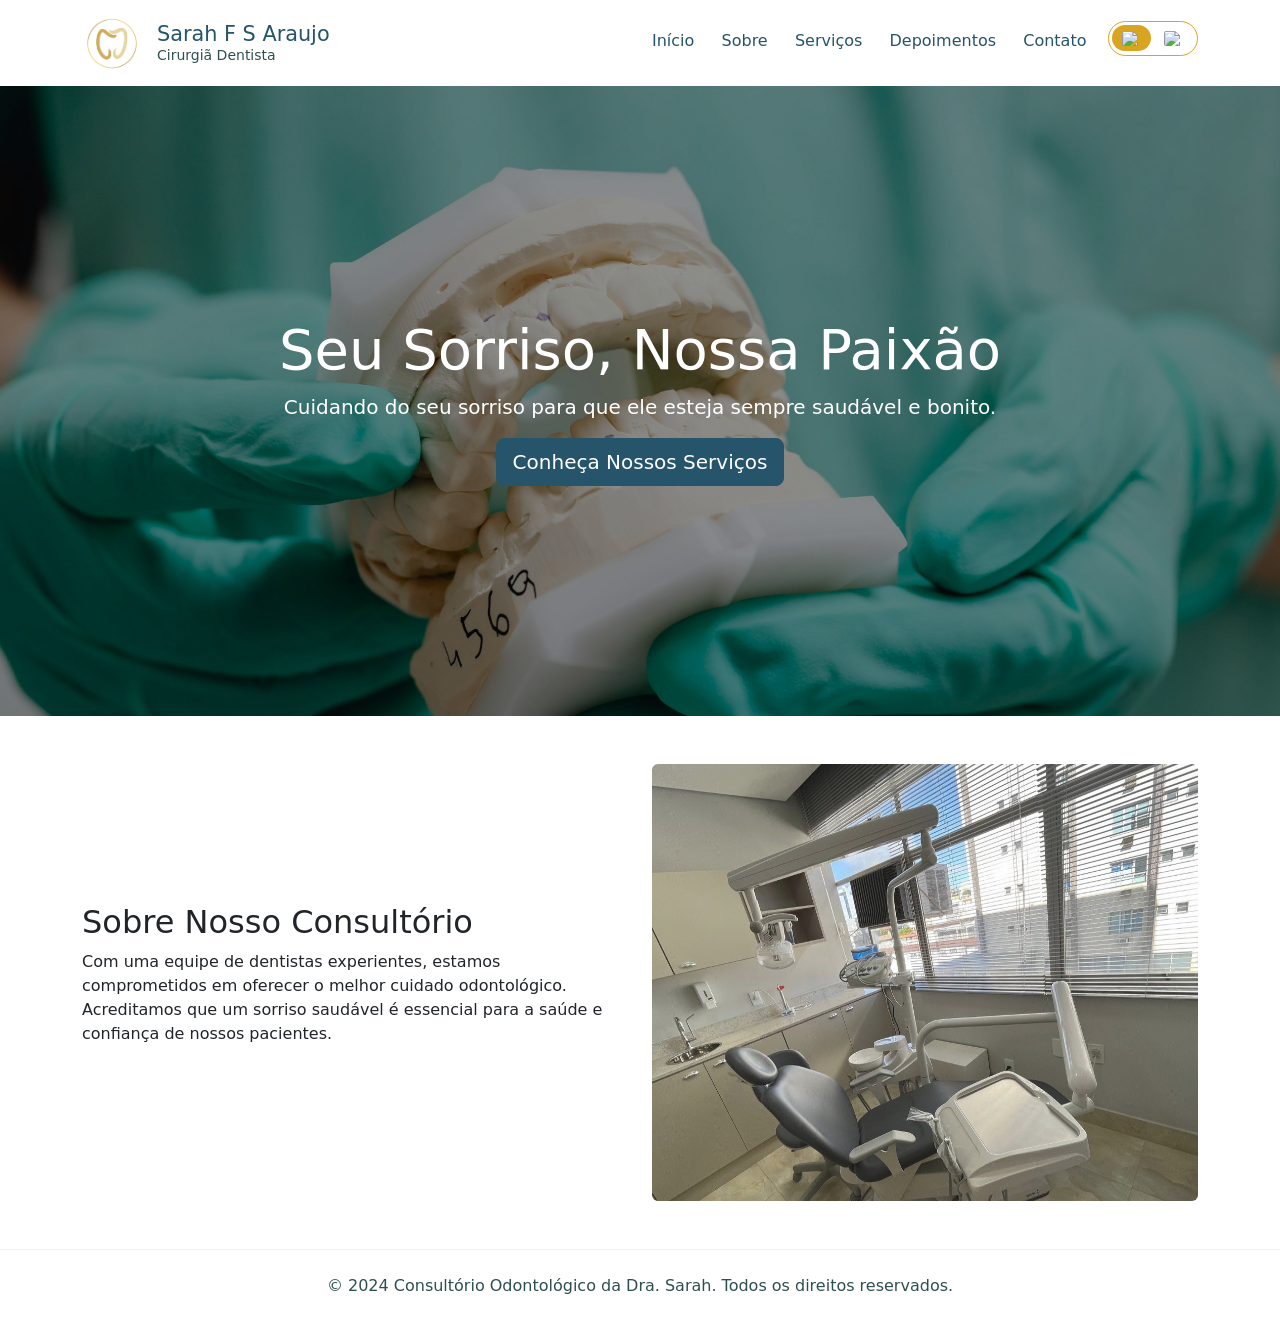
==== index.html @ 894271e1 "Enhance language selector and update content across multiple pages for improved user experience" ====
<!DOCTYPE html>
<html lang="pt-br">

<head>
    <meta charset="UTF-8">
    <link rel="icon" href="images/logo_webpage.png">
    <link rel="canonical" href="https://drasarahfsaraujo.com/" />
    <meta name="keywords"
        content="Dentista em Belo Horizonte, Dra. Sarah Araújo, Consultório Odontológico, tratamentos odontológicos, clareamento dental, odontologia estética, cuidados dentários, odontologia preventiva, tratamentos restauradores, saúde bucal, dentista BH, consultório odontológico BH">
    <meta name="description"
        content="Conheça o Consultório Odontológico da Dra. Sarah Araújo em Belo Horizonte. Especializada em odontologia estética, cuidados preventivos e tratamentos restauradores para garantir a saúde e beleza do seu sorriso. Agende sua consulta agora!">
    <meta name="author" content="Dra. Sarah Araújo">
    <title>Consultório Odontológico da Dra. Sarah</title>
    <link rel="stylesheet" href="css/styles.css">
    <link href="https://fonts.googleapis.com/css2?family=Inter:wght@300;400;500;600;700&display=swap" rel="stylesheet">
    <link href="https://cdn.jsdelivr.net/npm/bootstrap@5.3.3/dist/css/bootstrap.min.css" rel="stylesheet">
    <link rel="stylesheet" href="https://cdnjs.cloudflare.com/ajax/libs/font-awesome/6.5.2/css/all.min.css">
</head>

<body>

    <!-- Barra de Navegação -->
    <header>
        <nav class="navbar navbar-expand-lg navbar-light">
            <div class="container">
                <a class="navbar-brand" href="index.html" style="display: flex; align-items: center;">
                    <img src="images/logo_webpage.png" alt="Consultório Logo"
                        style="height: 60px; width: auto; margin-right: 15px;">
                    <div style="line-height: 1.2;">
                        <div style="font-weight: normal; font-size: 1.3rem; color: #26546B;">Sarah F S Araujo</div>
                        <div style="font-size: 0.875rem; color: #2f4f4f;">Cirurgiã Dentista</div>
                    </div>
                </a>
                <button class="navbar-toggler" type="button" data-bs-toggle="collapse" data-bs-target="#navbarNav">
                    <span class="navbar-toggler-icon"></span>
                </button>
                <div class="collapse navbar-collapse" id="navbarNav">
                    <ul class="navbar-nav ms-auto">
                        <li class="nav-item"><a data-en="Home" class="nav-link" href="index.html">Início</a></li>
                        <li class="nav-item"><a data-en="About" class="nav-link" href="about.html">Sobre</a></li>
                        <li class="nav-item"><a data-en="Services" class="nav-link" href="services.html">Serviços</a></li>
                        <li class="nav-item"><a data-en="Testimonials" class="nav-link" href="testimonials.html">Depoimentos</a></li>
                        <li class="nav-item"><a data-en="Contact" class="nav-link" href="contact.html">Contato</a></li>
                        <li class="nav-item ms-2">
                            <div id="lang-toggle" class="lang-toggle" role="group" aria-label="Language selector">
                                <button type="button" class="lang-option" data-lang="pt"><img src="https://flagcdn.com/w20/br.png" alt="Português"></button>
                                <button type="button" class="lang-option" data-lang="en"><img src="https://flagcdn.com/w20/us.png" alt="English"></button>
                            </div>
                        </li>
                    </ul>
                </div>
            </div>
        </nav>
    </header>


    <!-- Seção de Apresentação -->
    <section id="home" class="hero">
        <div class="slides">
            <img src="images/banner/pexels-karola-g-6627356.jpg" alt="Banner 1">
            <img src="images/banner/pexels-karola-g-6627526.jpg" alt="Banner 2">
            <img src="images/banner/pexels-shvetsa-4586711.jpg" alt="Banner 3">
            <img src="images/banner/pexels-karola-g-6627356.jpg" alt="Banner 1">
        </div>
        <div class="overlay"></div>
        <div class="container text-center text-white d-flex align-items-center h-100">
            <div class="w-100">
                <h1 data-en="Your Smile, Our Passion" class="display-4">Seu Sorriso, Nossa Paixão</h1>
                <p data-en="Taking care of your smile so it's always healthy and beautiful." class="lead">Cuidando do seu sorriso para que ele esteja sempre saudável e bonito.</p>
                <a data-en="Meet Our Services" href="services.html" class="btn btn-primary btn-lg">Conheça Nossos Serviços</a>
            </div>
        </div>
    </section>

    <!-- Seção Sobre Nós -->
    <section class="container py-5">
        <div class="row align-items-center">
            <div class="col-md-6">
                <h2 data-en="About Our Office">Sobre Nosso Consultório</h2>
                <p data-en="With a team of experienced dentists, we are committed to offering the best dental care. We believe that a healthy smile is essential for the health and confidence of our patients." class="text-justify">Com uma equipe de dentistas experientes, estamos comprometidos em oferecer o
                    melhor cuidado odontológico. Acreditamos que um sorriso saudável é essencial para a saúde e
                    confiança de nossos pacientes.</p>
            </div>
            <div class="col-md-6">
                <img data-en="Our Office" src="images/consultorio.jpg" class="img-fluid rounded" alt="Nosso Consultório">
            </div>
        </div>
    </section>


    <!-- Rodapé -->
    <footer class="footer text-white py-4">
        <div class="container text-center">
            <p data-en="&copy; 2024 Consultório Odontológico da Dra. Sarah. All rights reserved.">&copy; 2024 Consultório Odontológico da Dra. Sarah. Todos os direitos reservados.</p>
        </div>
    </footer>

    <script src="js/script.js"></script>
    <script src="https://cdn.jsdelivr.net/npm/bootstrap@5.3.3/dist/js/bootstrap.bundle.min.js"></script>
</body>

</html>
---- css/styles.css ----
/* Custom Styles for Clínica Odontológica da Dra. Sarah */

/* Navbar Customization */
.header {
    background-color: #ffffff;
    /* White background for header */
}

.navbar {
    background-color: #ffffff !important;
    /* White background for navbar */
}

/* Navbar Text Color - Navy Blue */
.navbar-brand,
.navbar-nav .nav-link {
    color: #26546B !important;
    transition: color 0.3s ease;
}

.navbar-nav .nav-link {
    padding-left: 0.85rem !important;
    padding-right: 0.85rem !important;
}

.lang-toggle {
    display: inline-flex;
    align-items: center;
    gap: 0.2rem;
    padding: 0.2rem;
    border: 1px solid #D9A520;
    border-radius: 999px;
    background-color: #ffffff;
}

.lang-option {
    border: none;
    background: transparent;
    color: #26546B;
    border-radius: 999px;
    padding: 0.35rem 0.6rem;
    font-size: 0.85rem;
    line-height: 1;
    transition: background-color 0.3s ease, color 0.3s ease;
}

.lang-option img {
    display: block;
    width: 20px;
    height: 15px;
    border-radius: 2px;
}

.lang-option.active {
    background-color: #D9A520;
    color: #ffffff;
}

.navbar-brand:hover,
.navbar-nav .nav-link:hover {
    color: #D9A520 !important;
}

/* Button Color Customization */
.btn-primary {
    background-color: #26546B !important;
    /* Dark blue color */
    border-color: #26546B !important;
    transition: all 0.3s ease;
}

.btn-primary:hover {
    background-color: #D9A520 !important;
    /* Gold on hover */
    border-color: #D9A520 !important;
    transform: translateY(-1px);
}

/* Outline button for accents */
.btn-outline-success {
    border-color: #2E8B57 !important;
    color: #2E8B57 !important;
}

.btn-outline-success:hover {
    background-color: #2E8B57 !important;
    border-color: #2E8B57 !important;
}

/* Footer Background and Text Color */
.footer {
    background-color: #ffffff !important;
    color: #2f4f4f;
    /* Dark slate gray text on white background */
    border-top: 1px solid #f0f0f0;
}

.footer p {
    color: #2f4f4f !important;
    /* Ensures paragraph text in footer is dark slate gray */
}

/* General Modern Enhancements */
body {
    font-family: 'Inter', sans-serif;
    line-height: 1.6;
}

.jumbotron {
    background: linear-gradient(135deg, #f8f9fa 0%, #e9ecef 100%);
    border-radius: 0;
}

.hero {
    height: 70vh;
    position: relative;
    overflow: hidden;
}

.slides {
    display: flex;
    width: 400%;
    animation: slide 12s infinite ease-in-out;
    z-index: 0;
    position: absolute;
    top: 0;
    left: 0;
    height: 100%;
}

.slides img {
    width: 25%;
    height: 70vh;
    object-fit: cover;
}

@keyframes slide {
    0% { transform: translateX(0); }
    25% { transform: translateX(0); }
    30% { transform: translateX(-25%); }
    55% { transform: translateX(-25%); }
    60% { transform: translateX(-50%); }
    85% { transform: translateX(-50%); }
    90% { transform: translateX(-75%); }
    100% { transform: translateX(-75%); }
}

.overlay {
    position: absolute;
    top: 0;
    left: 0;
    right: 0;
    bottom: 0;
    background: rgba(0, 0, 0, 0.4);
    z-index: 1;
}

.hero .container {
    position: relative;
    z-index: 2;
    height: 100%;
}

.card {
    border: none;
    box-shadow: 0 4px 6px rgba(0,0,0,0.1);
    transition: transform 0.3s ease, box-shadow 0.3s ease;
}

.card:hover {
    transform: translateY(-5px);
    box-shadow: 0 8px 15px rgba(0,0,0,0.15);
}

.section-padding {
    padding: 80px 0;
}

.page-banner {
    background-color: #f8f9fa !important;
    color: #2f4f4f;
}

.page-banner .lead,
.page-banner .display-4,
.page-banner h1,
.page-banner h2,
.page-banner h3,
.page-banner p {
    color: #2f4f4f;
}

.hours-highlight {
    color: #000000 !important;
    font-weight: 700;
}

.banner-note {
    color: #000000 !important;
}

.text-primary {
    color: #2f4f4f !important;
}

/* Override Bootstrap bg-primary */
.bg-primary {
    background-color: #2f4f4f !important;
}

/* Custom CTA section */
.cta-section {
    background-color: #26546B !important;
}

/* Service titles */
.service-title {
    color: #2f4f4f !important;
}

/* Responsive adjustments */
@media (max-width: 768px) {
    .jumbotron h1 {
        font-size: 2.5rem;
    }
    
    .section-padding {
        padding: 60px 0;
    }
}
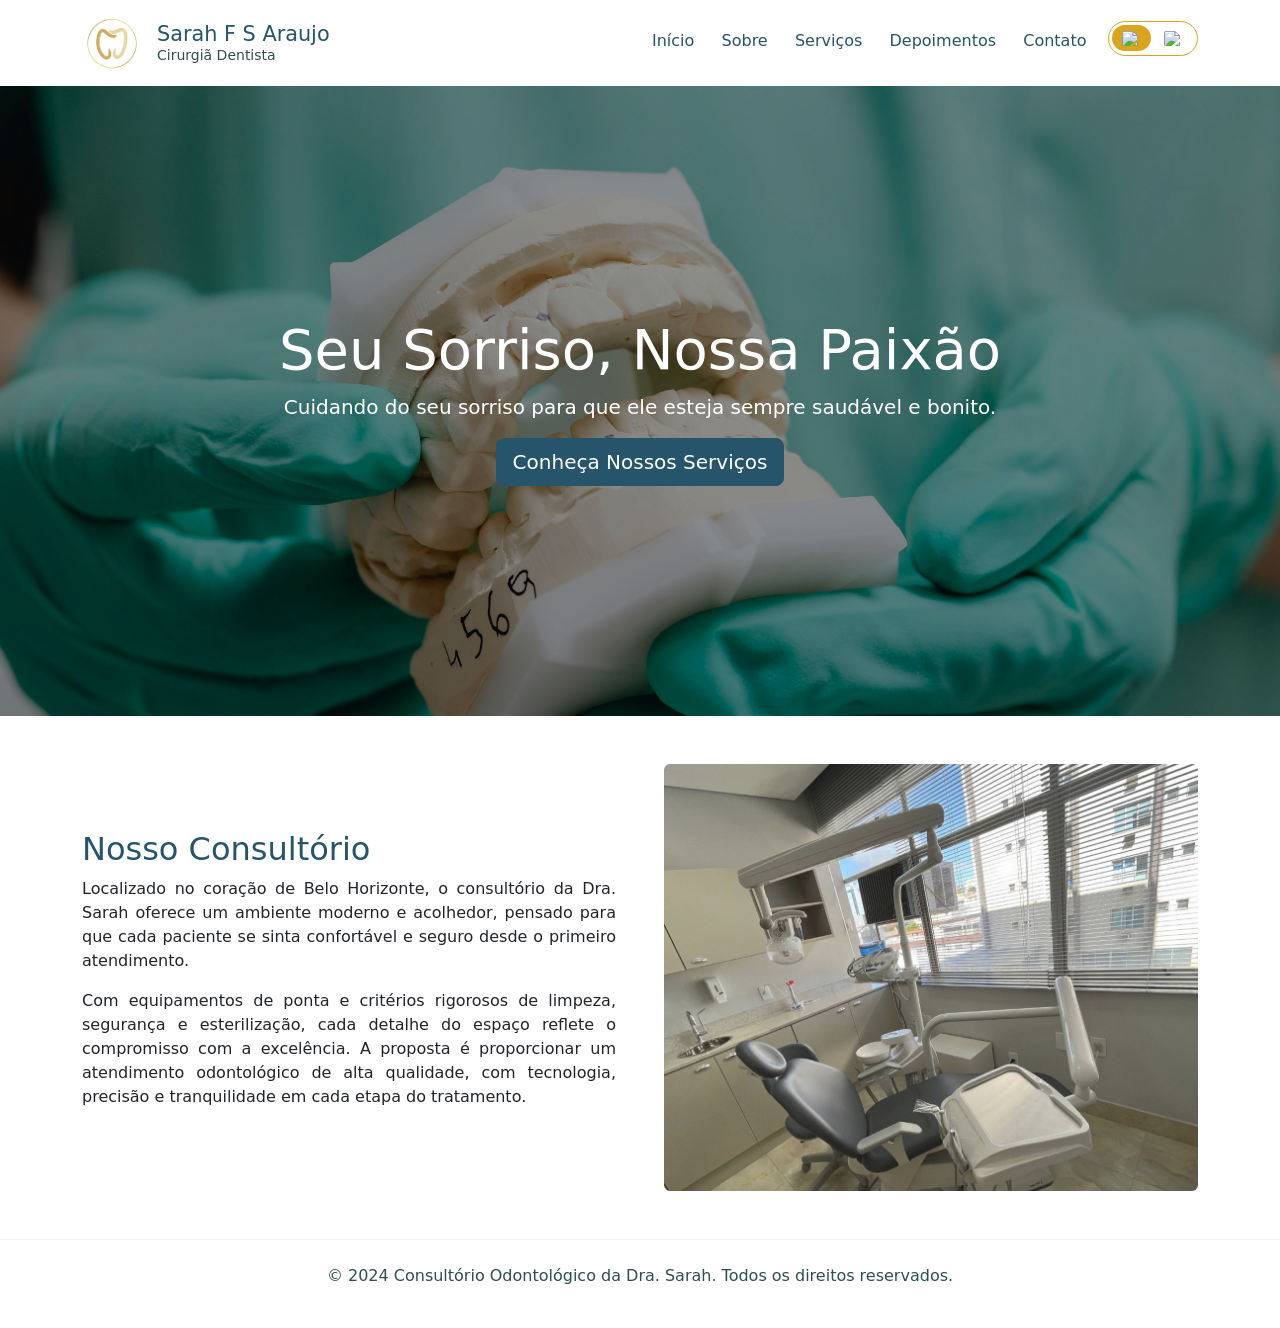
==== commit 41995ac1: "Refactor code structure for improved readability and maintainability" ====
--- a/index.html
+++ b/index.html
@@ -3,7 +3,7 @@
 
 <head>
     <meta charset="UTF-8">
-    <link rel="icon" href="images/logo_webpage.png">
+    <link rel="icon" href="images/logo/logo_webpage.png">
     <link rel="canonical" href="https://drasarahfsaraujo.com/" />
     <meta name="keywords"
         content="Dentista em Belo Horizonte, Dra. Sarah Araújo, Consultório Odontológico, tratamentos odontológicos, clareamento dental, odontologia estética, cuidados dentários, odontologia preventiva, tratamentos restauradores, saúde bucal, dentista BH, consultório odontológico BH">
@@ -24,7 +24,7 @@
         <nav class="navbar navbar-expand-lg navbar-light">
             <div class="container">
                 <a class="navbar-brand" href="index.html" style="display: flex; align-items: center;">
-                    <img src="images/logo_webpage.png" alt="Consultório Logo"
+                    <img src="images/logo/logo_webpage.png" alt="Consultório Logo"
                         style="height: 60px; width: auto; margin-right: 15px;">
                     <div style="line-height: 1.2;">
                         <div style="font-weight: normal; font-size: 1.3rem; color: #26546B;">Sarah F S Araujo</div>
@@ -53,7 +53,6 @@
         </nav>
     </header>
 
-
     <!-- Seção de Apresentação -->
     <section id="home" class="hero">
         <div class="slides">
@@ -74,19 +73,17 @@
 
     <!-- Seção Sobre Nós -->
     <section class="container py-5">
-        <div class="row align-items-center">
+        <div class="row align-items-center gx-5">
             <div class="col-md-6">
-                <h2 data-en="About Our Office">Sobre Nosso Consultório</h2>
-                <p data-en="With a team of experienced dentists, we are committed to offering the best dental care. We believe that a healthy smile is essential for the health and confidence of our patients." class="text-justify">Com uma equipe de dentistas experientes, estamos comprometidos em oferecer o
-                    melhor cuidado odontológico. Acreditamos que um sorriso saudável é essencial para a saúde e
-                    confiança de nossos pacientes.</p>
+                <h2 data-en="Our Office" style="color: #26546B;">Nosso Consultório</h2>
+                <p data-en="Located in the heart of Belo Horizonte, Dr. Sarah's office offers a modern and welcoming environment, designed to make every patient feel comfortable and confident from the very first visit." class="text-justify">Localizado no coração de Belo Horizonte, o consultório da Dra. Sarah oferece um ambiente moderno e acolhedor, pensado para que cada paciente se sinta confortável e seguro desde o primeiro atendimento.</p>
+                <p data-en="With cutting-edge equipment and strict cleaning, safety and sterilization standards, every detail of the office reflects a commitment to excellence. The goal is to deliver high-quality dental care with technology, precision and peace of mind in every stage of treatment." class="text-justify">Com equipamentos de ponta e critérios rigorosos de limpeza, segurança e esterilização, cada detalhe do espaço reflete o compromisso com a excelência. A proposta é proporcionar um atendimento odontológico de alta qualidade, com tecnologia, precisão e tranquilidade em cada etapa do tratamento.</p>
             </div>
             <div class="col-md-6">
                 <img data-en="Our Office" src="images/consultorio.jpg" class="img-fluid rounded" alt="Nosso Consultório">
             </div>
         </div>
     </section>
-
 
     <!-- Rodapé -->
     <footer class="footer text-white py-4">
--- a/css/styles.css
+++ b/css/styles.css
@@ -106,6 +106,10 @@
     line-height: 1.6;
 }
 
+.text-justify {
+    text-align: justify;
+}
+
 .jumbotron {
     background: linear-gradient(135deg, #f8f9fa 0%, #e9ecef 100%);
     border-radius: 0;
@@ -218,6 +222,26 @@
     color: #2f4f4f !important;
 }
 
+.testimonial-card .card-body {
+    display: flex;
+    flex-direction: column;
+    justify-content: center;
+    text-align: center;
+    height: 100%;
+    padding: 2rem 1.5rem;
+}
+
+.testimonial-card .card-text {
+    flex-grow: 1;
+    margin-bottom: 1.25rem;
+}
+
+.testimonial-card cite {
+    font-style: normal;
+    font-weight: 600;
+    color: #26546B;
+}
+
 /* Responsive adjustments */
 @media (max-width: 768px) {
     .jumbotron h1 {
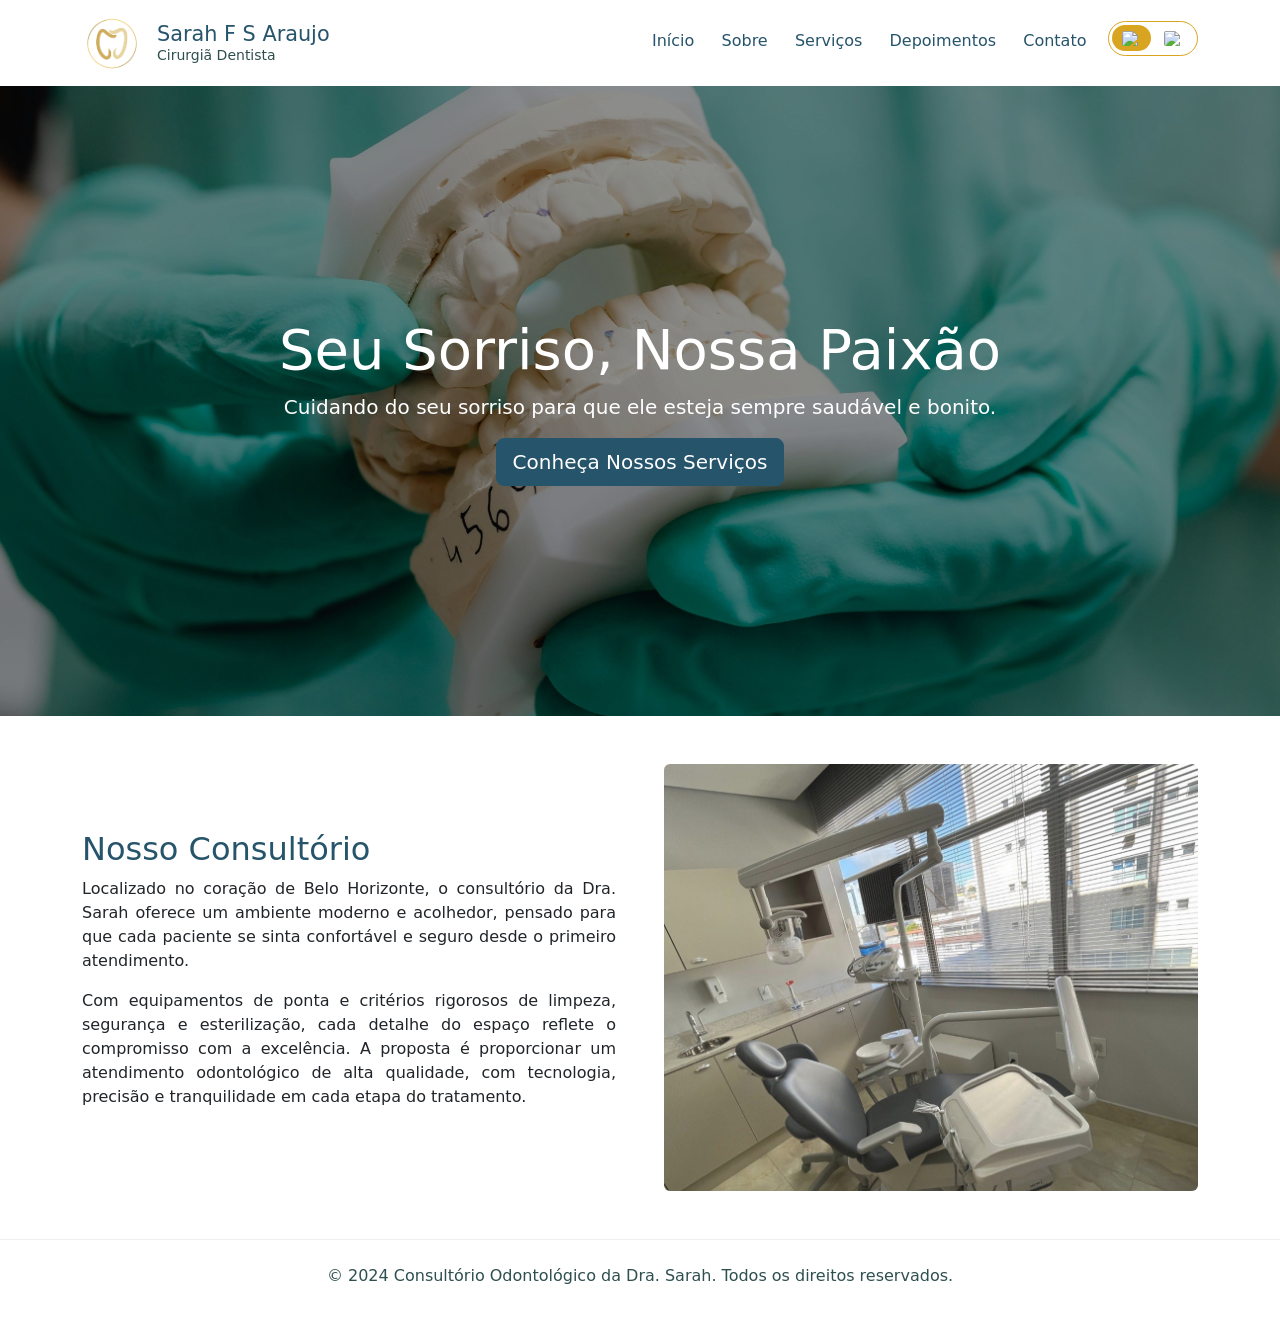
==== commit dc3d0c0d: "Add viewport meta tag to all HTML files for improved responsiveness - Smartphone" ====
--- a/index.html
+++ b/index.html
@@ -3,6 +3,7 @@
 
 <head>
     <meta charset="UTF-8">
+    <meta name="viewport" content="width=device-width, initial-scale=1">
     <link rel="icon" href="images/logo/logo_webpage.png">
     <link rel="canonical" href="https://drasarahfsaraujo.com/" />
     <meta name="keywords"
--- a/css/styles.css
+++ b/css/styles.css
@@ -85,6 +85,7 @@
 .btn-outline-success:hover {
     background-color: #2E8B57 !important;
     border-color: #2E8B57 !important;
+    color: #ffffff !important;
 }
 
 /* Footer Background and Text Color */
@@ -104,6 +105,7 @@
 body {
     font-family: 'Inter', sans-serif;
     line-height: 1.6;
+    overflow-x: hidden;
 }
 
 .text-justify {
@@ -203,6 +205,10 @@
     color: #000000 !important;
 }
 
+.contact-icon {
+    color: #D9A520 !important;
+}
+
 .text-primary {
     color: #2f4f4f !important;
 }
@@ -220,6 +226,25 @@
 /* Service titles */
 .service-title {
     color: #2f4f4f !important;
+}
+
+.service-image {
+    height: 190px;
+    object-fit: cover;
+}
+
+#services-container .card-body {
+    display: flex;
+    flex-direction: column;
+}
+
+#services-container .card-body .btn {
+    margin-top: auto;
+    align-self: flex-start;
+}
+
+.map-container iframe {
+    display: block;
 }
 
 .testimonial-card .card-body {
@@ -244,11 +269,223 @@
 
 /* Responsive adjustments */
 @media (max-width: 768px) {
+    .navbar {
+        padding-top: 0.65rem !important;
+        padding-bottom: 0.65rem !important;
+    }
+
+    .navbar .container {
+        align-items: center;
+    }
+
+    .navbar-brand {
+        max-width: calc(100% - 58px);
+        margin-right: 0;
+        white-space: normal;
+    }
+
+    .navbar-brand img {
+        height: 46px !important;
+        margin-right: 10px !important;
+    }
+
+    .navbar-brand div div:first-child {
+        font-size: 1.05rem !important;
+    }
+
+    .navbar-brand div div:last-child {
+        font-size: 0.78rem !important;
+    }
+
+    .navbar-collapse {
+        padding-top: 0.75rem;
+    }
+
+    .navbar-nav .nav-link {
+        padding: 0.55rem 0 !important;
+        font-size: 1rem;
+    }
+
+    .navbar-nav .nav-item.ms-2 {
+        margin-left: 0 !important;
+        margin-top: 0.5rem;
+    }
+
+    .lang-toggle {
+        width: max-content;
+    }
+
+    .hero {
+        height: 52vh;
+        min-height: 360px;
+        max-height: 460px;
+    }
+
+    .slides img {
+        height: 52vh;
+        min-height: 360px;
+        max-height: 460px;
+        object-position: center;
+    }
+
+    .hero .display-4 {
+        font-size: clamp(2rem, 10vw, 2.75rem);
+        line-height: 1.12;
+    }
+
+    .hero .lead {
+        max-width: 28rem;
+        margin-left: auto;
+        margin-right: auto;
+        font-size: 1.05rem;
+    }
+
+    .hero .btn-lg,
+    .cta-section .btn-lg {
+        width: 100%;
+        max-width: 22rem;
+        padding: 0.8rem 1rem;
+        white-space: normal;
+    }
+
+    .page-banner {
+        padding-top: 2.25rem !important;
+        padding-bottom: 2.25rem !important;
+    }
+
+    .page-banner .display-4 {
+        font-size: clamp(2rem, 9vw, 2.6rem);
+        line-height: 1.15;
+    }
+
+    .page-banner .lead {
+        font-size: 1.05rem;
+    }
+
     .jumbotron h1 {
         font-size: 2.5rem;
     }
     
     .section-padding {
-        padding: 60px 0;
-    }
-}
+        padding: 42px 0;
+    }
+
+    .container.py-5 {
+        padding-top: 2.5rem !important;
+        padding-bottom: 2.5rem !important;
+    }
+
+    .row.gx-5,
+    .row.align-items-center.gx-5 {
+        --bs-gutter-x: 1.5rem;
+    }
+
+    .text-justify {
+        text-align: left;
+    }
+
+    .container.py-5 .col-md-6:first-child,
+    .section-padding .col-md-7,
+    .section-padding .col-md-6:first-child {
+        margin-bottom: 1.5rem;
+    }
+
+    .container.py-5 img,
+    .section-padding img.img-fluid {
+        width: 100%;
+        max-height: 360px;
+        object-fit: cover;
+        object-position: center;
+    }
+
+    .card {
+        box-shadow: 0 3px 10px rgba(0,0,0,0.08) !important;
+    }
+
+    .card:hover {
+        transform: none;
+    }
+
+    .service-image {
+        height: 170px;
+    }
+
+    .cta-section {
+        padding-top: 2.5rem !important;
+        padding-bottom: 2.5rem !important;
+    }
+
+    .cta-section h2 {
+        font-size: 1.7rem;
+    }
+
+    .cta-section .btn + .btn {
+        margin-top: 0.75rem;
+    }
+
+    .cta-section .btn.me-3 {
+        margin-right: 0 !important;
+    }
+
+    .contact-info p {
+        overflow-wrap: anywhere;
+    }
+
+    .map-container {
+        margin-top: 1.5rem;
+    }
+
+    .map-container iframe {
+        height: 260px;
+    }
+
+    .footer {
+        padding-left: 1rem;
+        padding-right: 1rem;
+    }
+
+    .footer p {
+        margin-bottom: 0;
+        font-size: 0.92rem;
+    }
+}
+
+@media (max-width: 575.98px) {
+    .hero {
+        height: 46vh;
+        min-height: 340px;
+        max-height: 420px;
+    }
+
+    .slides img {
+        height: 46vh;
+        min-height: 340px;
+        max-height: 420px;
+    }
+
+    .overlay {
+        background: rgba(0, 0, 0, 0.5);
+    }
+
+    .service-image {
+        height: 155px;
+    }
+
+    .card-body {
+        padding: 1.1rem;
+    }
+
+    .testimonial-card .card-body {
+        padding: 1.5rem 1.15rem;
+    }
+
+    .btn {
+        white-space: normal;
+    }
+
+    .contact-info + .mt-4 .btn {
+        width: 100%;
+        margin-right: 0 !important;
+        margin-bottom: 0.75rem;
+    }
+}
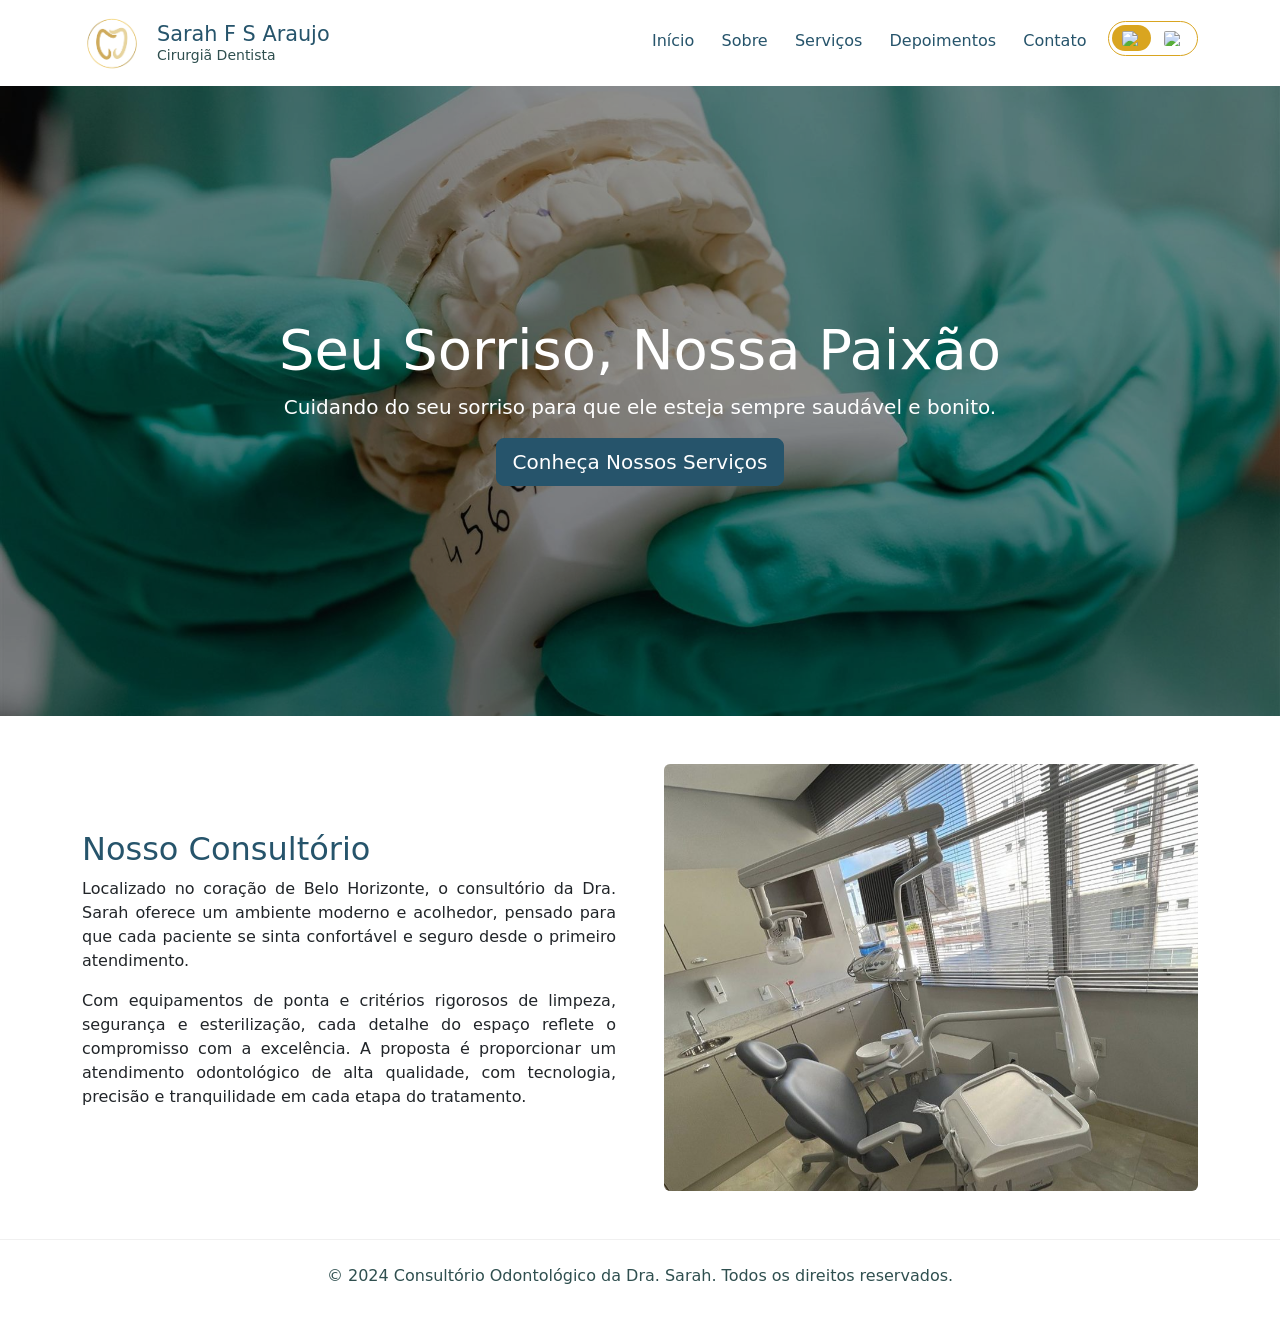
==== commit 1c870d1b: "Refactor code structure for improved readability and maintainability" ====
--- a/index.html
+++ b/index.html
@@ -9,13 +9,78 @@
     <meta name="keywords"
         content="Dentista em Belo Horizonte, Dra. Sarah Araújo, Consultório Odontológico, tratamentos odontológicos, clareamento dental, odontologia estética, cuidados dentários, odontologia preventiva, tratamentos restauradores, saúde bucal, dentista BH, consultório odontológico BH">
     <meta name="description"
-        content="Conheça o Consultório Odontológico da Dra. Sarah Araújo em Belo Horizonte. Especializada em odontologia estética, cuidados preventivos e tratamentos restauradores para garantir a saúde e beleza do seu sorriso. Agende sua consulta agora!">
+        content="Dentista em Belo Horizonte, Dra. Sarah F S Araújo oferece atendimento odontológico com estética, prevenção, restaurações, clareamento e cuidado humanizado.">
     <meta name="author" content="Dra. Sarah Araújo">
-    <title>Consultório Odontológico da Dra. Sarah</title>
+    <title>Dra. Sarah F S Araújo | Consultório Odontológico</title>
+    <meta property="og:type" content="website">
+    <meta property="og:locale" content="pt_BR">
+    <meta property="og:site_name" content="Dra. Sarah F S Araújo">
+    <meta property="og:title" content="Dra. Sarah F S Araújo | Consultório Odontológico">
+    <meta property="og:description" content="Atendimento odontológico em Belo Horizonte com foco em estética, prevenção, restaurações, clareamento e cuidado humanizado.">
+    <meta property="og:url" content="https://drasarahfsaraujo.com/">
+    <meta property="og:image" content="https://drasarahfsaraujo.com/images/consultorio.jpg">
+    <meta property="og:image:alt" content="Consultório odontológico da Dra. Sarah em Belo Horizonte">
+    <meta name="twitter:card" content="summary_large_image">
+    <meta name="twitter:title" content="Dra. Sarah F S Araújo | Consultório Odontológico">
+    <meta name="twitter:description" content="Atendimento odontológico em Belo Horizonte com estética, prevenção, restaurações e clareamento.">
+    <meta name="twitter:image" content="https://drasarahfsaraujo.com/images/consultorio.jpg">
     <link rel="stylesheet" href="css/styles.css">
     <link href="https://fonts.googleapis.com/css2?family=Inter:wght@300;400;500;600;700&display=swap" rel="stylesheet">
     <link href="https://cdn.jsdelivr.net/npm/bootstrap@5.3.3/dist/css/bootstrap.min.css" rel="stylesheet">
     <link rel="stylesheet" href="https://cdnjs.cloudflare.com/ajax/libs/font-awesome/6.5.2/css/all.min.css">
+    <script type="application/ld+json">
+        {
+            "@context": "https://schema.org",
+            "@type": "Dentist",
+            "@id": "https://drasarahfsaraujo.com/#dentist",
+            "name": "Consultorio Odontologico da Dra. Sarah F S Araujo",
+            "url": "https://drasarahfsaraujo.com/",
+            "image": "https://drasarahfsaraujo.com/images/consultorio.jpg",
+            "logo": "https://drasarahfsaraujo.com/images/logo/logo_webpage.png",
+            "description": "Consultorio odontologico em Belo Horizonte com atendimento em odontologia estetica, cuidados preventivos e tratamentos restauradores.",
+            "telephone": "+55-31-8483-2230",
+            "email": "drasarahfsaraujo@gmail.com",
+            "address": {
+                "@type": "PostalAddress",
+                "streetAddress": "Av. Cristiano Machado, 1682, sala 704",
+                "addressLocality": "Belo Horizonte",
+                "addressRegion": "MG",
+                "addressCountry": "BR"
+            },
+            "geo": {
+                "@type": "GeoCoordinates",
+                "latitude": -19.89282138148726,
+                "longitude": -43.93011692557051
+            },
+            "openingHoursSpecification": [
+                {
+                    "@type": "OpeningHoursSpecification",
+                    "dayOfWeek": [
+                        "Monday",
+                        "Tuesday",
+                        "Wednesday",
+                        "Thursday",
+                        "Friday"
+                    ],
+                    "opens": "08:00",
+                    "closes": "18:00"
+                },
+                {
+                    "@type": "OpeningHoursSpecification",
+                    "dayOfWeek": "Saturday",
+                    "opens": "08:00",
+                    "closes": "12:00"
+                }
+            ],
+            "areaServed": {
+                "@type": "City",
+                "name": "Belo Horizonte"
+            },
+            "sameAs": [
+                "https://www.instagram.com/drasarahfsaraujo"
+            ]
+        }
+    </script>
 </head>
 
 <body>
@@ -25,11 +90,11 @@
         <nav class="navbar navbar-expand-lg navbar-light">
             <div class="container">
                 <a class="navbar-brand" href="index.html" style="display: flex; align-items: center;">
-                    <img src="images/logo/logo_webpage.png" alt="Consultório Logo"
-                        style="height: 60px; width: auto; margin-right: 15px;">
+                    <img src="images/logo/logo_webpage.png" alt="Logo da Dra. Sarah F S Araújo, cirurgiã dentista"
+                        width="60" height="60" decoding="async" style="height: 60px; width: auto; margin-right: 15px;">
                     <div style="line-height: 1.2;">
                         <div style="font-weight: normal; font-size: 1.3rem; color: #26546B;">Sarah F S Araujo</div>
-                        <div style="font-size: 0.875rem; color: #2f4f4f;">Cirurgiã Dentista</div>
+                        <div data-en="Dental Surgeon" style="font-size: 0.875rem; color: #2f4f4f;">Cirurgiã Dentista</div>
                     </div>
                 </a>
                 <button class="navbar-toggler" type="button" data-bs-toggle="collapse" data-bs-target="#navbarNav">
@@ -57,10 +122,10 @@
     <!-- Seção de Apresentação -->
     <section id="home" class="hero">
         <div class="slides">
-            <img src="images/banner/pexels-karola-g-6627356.jpg" alt="Banner 1">
-            <img src="images/banner/pexels-karola-g-6627526.jpg" alt="Banner 2">
-            <img src="images/banner/pexels-shvetsa-4586711.jpg" alt="Banner 3">
-            <img src="images/banner/pexels-karola-g-6627356.jpg" alt="Banner 1">
+            <img src="images/banner/pexels-karola-g-6627356.jpg" alt="Paciente em atendimento odontológico preventivo" width="1920" height="1280" decoding="async" fetchpriority="high">
+            <img src="images/banner/pexels-karola-g-6627526.jpg" alt="Cuidado odontológico profissional em consultório" width="1920" height="1280" loading="lazy" decoding="async">
+            <img src="images/banner/pexels-shvetsa-4586711.jpg" alt="Dentista realizando avaliação de sorriso" width="1920" height="1280" loading="lazy" decoding="async">
+            <img src="images/banner/pexels-karola-g-6627356.jpg" alt="Paciente em atendimento odontológico preventivo" width="1920" height="1280" loading="lazy" decoding="async">
         </div>
         <div class="overlay"></div>
         <div class="container text-center text-white d-flex align-items-center h-100">
@@ -76,12 +141,12 @@
     <section class="container py-5">
         <div class="row align-items-center gx-5">
             <div class="col-md-6">
-                <h2 data-en="Our Office" style="color: #26546B;">Nosso Consultório</h2>
+                <h2 data-en="Our Dental Office" style="color: #26546B;">Nosso Consultório</h2>
                 <p data-en="Located in the heart of Belo Horizonte, Dr. Sarah's office offers a modern and welcoming environment, designed to make every patient feel comfortable and confident from the very first visit." class="text-justify">Localizado no coração de Belo Horizonte, o consultório da Dra. Sarah oferece um ambiente moderno e acolhedor, pensado para que cada paciente se sinta confortável e seguro desde o primeiro atendimento.</p>
                 <p data-en="With cutting-edge equipment and strict cleaning, safety and sterilization standards, every detail of the office reflects a commitment to excellence. The goal is to deliver high-quality dental care with technology, precision and peace of mind in every stage of treatment." class="text-justify">Com equipamentos de ponta e critérios rigorosos de limpeza, segurança e esterilização, cada detalhe do espaço reflete o compromisso com a excelência. A proposta é proporcionar um atendimento odontológico de alta qualidade, com tecnologia, precisão e tranquilidade em cada etapa do tratamento.</p>
             </div>
             <div class="col-md-6">
-                <img data-en="Our Office" src="images/consultorio.jpg" class="img-fluid rounded" alt="Nosso Consultório">
+                <img data-en="Modern dental office of Dr. Sarah in Belo Horizonte" src="images/consultorio.jpg" class="img-fluid rounded" alt="Consultório odontológico moderno da Dra. Sarah em Belo Horizonte" width="900" height="720" loading="lazy" decoding="async">
             </div>
         </div>
     </section>
@@ -89,7 +154,7 @@
     <!-- Rodapé -->
     <footer class="footer text-white py-4">
         <div class="container text-center">
-            <p data-en="&copy; 2024 Consultório Odontológico da Dra. Sarah. All rights reserved.">&copy; 2024 Consultório Odontológico da Dra. Sarah. Todos os direitos reservados.</p>
+            <p data-en="&copy; 2024 Dr. Sarah Dental Office. All rights reserved.">&copy; 2024 Consultório Odontológico da Dra. Sarah. Todos os direitos reservados.</p>
         </div>
     </footer>
 
